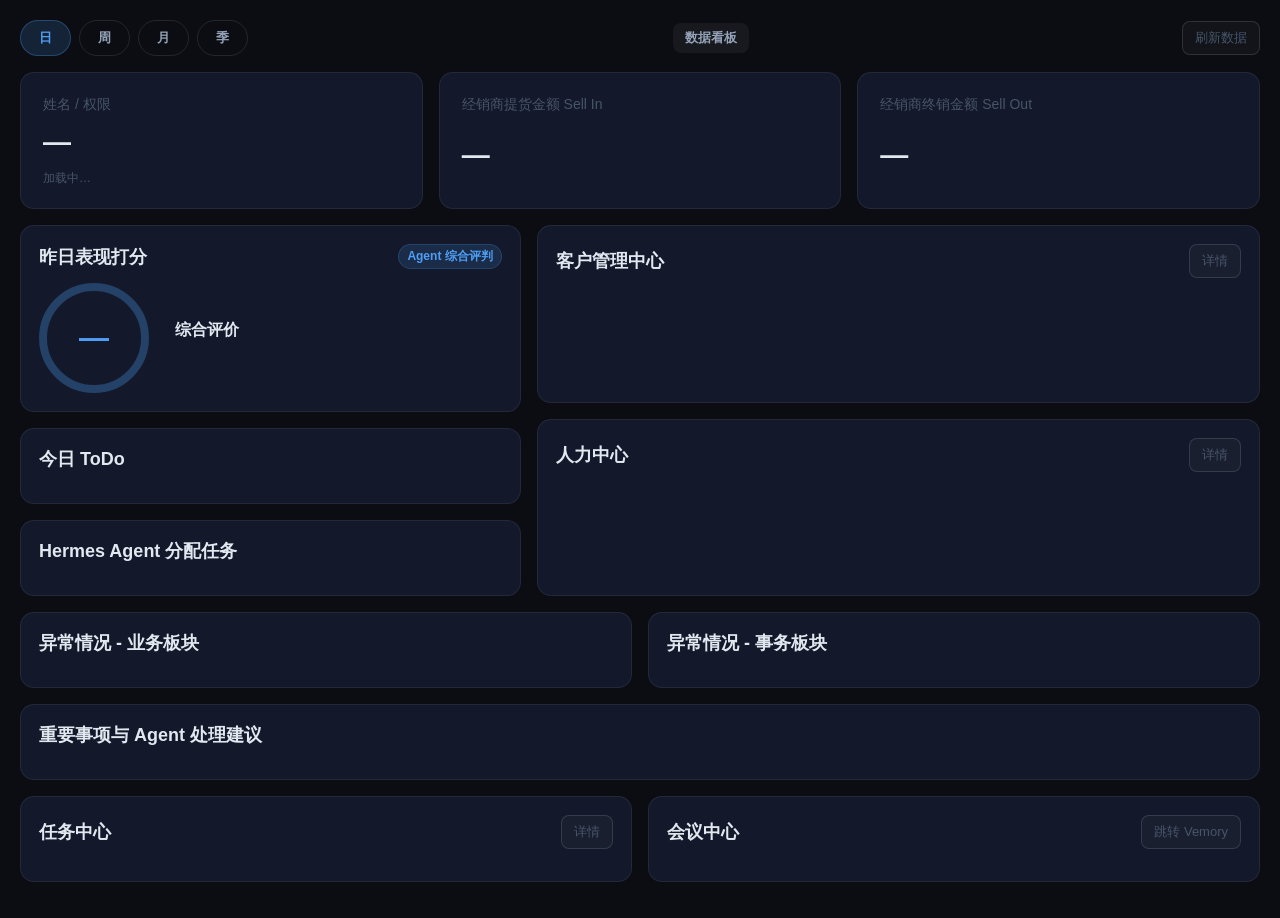
==== data_platform/data_role_pdca_mvp/modules/home_dashboard/index.html @ cdfc04d4 "feat(pdca): sync Odoo query file + update data-platform PDCA modules - Add system_queries/pull_deale" ====
<!DOCTYPE html>
<html lang="zh-CN">
<head>
  <meta charset="UTF-8" />
  <meta name="viewport" content="width=device-width, initial-scale=1.0" />
  <title>数据岗位 PDCA 工作台</title>
  <style>
    *{box-sizing:border-box}
    body{margin:0;font-family:-apple-system,BlinkMacSystemFont,"Segoe UI","PingFang SC","Microsoft YaHei",Arial,sans-serif;
         background:#0b0d13;color:#e2e8f0}
    .page{padding:20px;max-width:1680px;margin:0 auto}
    .card{background:#13182a;border:1px solid rgba(255,255,255,.07);border-radius:14px}
    .toolbar{display:flex;justify-content:space-between;gap:12px;align-items:center;margin-bottom:16px;flex-wrap:wrap}
    .tabs{display:flex;gap:8px;flex-wrap:wrap}
    .tab{border:1px solid rgba(255,255,255,.1);background:transparent;padding:8px 18px;
         border-radius:999px;cursor:pointer;font-weight:600;color:#94a3b8;transition:all .15s}
    .tab.active{background:rgba(78,158,245,.15);color:#4e9ef5;border-color:rgba(78,158,245,.3)}
    .quick-links{display:flex;gap:8px;flex-wrap:wrap}
    .quick-links a{text-decoration:none;font-size:13px;padding:6px 12px;border-radius:8px;
                   background:rgba(255,255,255,.05);color:#94a3b8;font-weight:600;transition:all .15s}
    .quick-links a:hover{background:rgba(255,255,255,.08);color:#e2e8f0}
    .flash{margin-bottom:12px;padding:10px 14px;border-radius:10px;
           background:rgba(16,185,129,.1);border:1px solid rgba(16,185,129,.2);
           color:#10b981;font-size:14px;display:none}
    .top-stats{display:grid;grid-template-columns:1fr 1fr 1fr;gap:16px;margin-bottom:16px}
    .metric-card,.stat{padding:22px;min-height:120px;display:flex;flex-direction:column;
                       justify-content:flex-start;align-items:stretch}
    .metric-body,.stat-body{width:100%;display:flex;flex-direction:column;align-items:flex-start;text-align:left;flex:1}
    .metric-label,.label{color:#475569;font-size:14px;margin:0 0 10px;width:100%;line-height:1.35;font-weight:400}
    .metric-value,.value{font-size:28px;font-weight:800;width:100%;margin:0;line-height:1.15;
                         font-variant-numeric:tabular-nums;color:#e2e8f0;flex:1;display:flex;align-items:center;min-height:36px}
    .amount-num{display:block;text-align:left;letter-spacing:-0.02em}
    .amount-unit{font-size:.72em;font-weight:800;margin-left:2px}
    .metric-foot,.stat-foot{margin-top:10px;font-size:12px;color:#475569;line-height:1.35;width:100%}
    .metric-foot:empty{display:none}
    .metric-link{cursor:pointer;transition:transform .15s,border-color .15s}
    .metric-link:hover{transform:translateY(-2px);border-color:rgba(78,158,245,.3)}
    .metric-link .metric-foot.action::after,.stat-link .stat-foot.action::after{content:'点击进入'}
    .metric-link .metric-foot.action,.stat-link .stat-foot.action{font-size:0}
    .metric-link .metric-foot.action::after,.stat-link .stat-foot.action::after{font-size:12px;color:#4e9ef5}
    .grid-main{display:grid;grid-template-columns:.9fr 1.3fr;gap:16px;margin-bottom:16px}
    .left-stack,.right-stack{display:grid;gap:16px}
    .section{padding:18px}
    .section-title{display:flex;justify-content:space-between;align-items:center;
                   font-size:18px;font-weight:800;margin-bottom:14px;gap:8px;flex-wrap:wrap;color:#e2e8f0}
    .score-box{display:grid;grid-template-columns:120px 1fr;gap:16px;align-items:center}
    .score{width:110px;height:110px;border-radius:50%;border:8px solid rgba(78,158,245,.3);
           display:flex;align-items:center;justify-content:center;font-size:30px;font-weight:900;color:#4e9ef5}
    .todo-list,.scroll-list{max-height:210px;overflow:auto;display:grid;gap:10px}
    .todo-source-hint{margin:0 0 10px;font-size:12px;color:#475569;line-height:1.45}
    .todo-item,.list-row{border:1px solid rgba(255,255,255,.06);border-radius:10px;padding:10px 12px;
                         background:rgba(255,255,255,.02);display:flex;justify-content:space-between;gap:10px;align-items:center}
    .todo-item .todo-meta{display:flex;flex-direction:column;gap:4px;min-width:0}
    .todo-item .todo-sub{font-size:11px;color:#475569}
    .tag{font-size:12px;padding:3px 8px;border-radius:999px;
         background:rgba(78,158,245,.15);color:#4e9ef5;white-space:nowrap;
         border:1px solid rgba(78,158,245,.2)}
    .btn{border:1px solid rgba(255,255,255,.12);border-radius:8px;padding:7px 12px;
         background:rgba(255,255,255,.06);color:#94a3b8;cursor:pointer;font-size:13px;
         text-decoration:none;display:inline-block;transition:all .15s}
    .btn:hover{background:rgba(255,255,255,.1);color:#e2e8f0}
    .btn.ghost{background:rgba(255,255,255,.03);color:#475569}
    .customer-grid{display:grid;grid-template-columns:repeat(4,1fr);gap:12px}
    .customer-grid .metric-card{min-height:110px;padding:16px 18px}
    .human-grid,.task-grid,.meeting-grid{display:grid;grid-template-columns:repeat(5,1fr);gap:12px}
    .human-grid .metric-card,.task-grid .metric-card,.meeting-grid .metric-card{min-height:100px;padding:16px 18px}
    .progress{margin-top:8px;height:6px;background:rgba(255,255,255,.06);border-radius:999px;overflow:hidden;width:100%}
    .progress span{display:block;height:100%;background:#4e9ef5;border-radius:999px}
    .exception-grid,.footer-modules{display:grid;grid-template-columns:1fr 1fr;gap:16px;margin-bottom:16px}
    .footer-modules .task-center-section .task-grid{grid-template-columns:repeat(3,1fr)}
    .exception-item{padding:10px 12px;border-left:4px solid rgba(78,158,245,.5);
                    background:rgba(255,255,255,.02);border-radius:8px;margin-bottom:10px}
    .important-row{display:grid;grid-template-columns:1.1fr 1.2fr 180px;gap:12px;align-items:start;
                   border:1px solid rgba(255,255,255,.06);border-radius:12px;padding:12px;margin-bottom:10px}
    textarea{width:100%;min-height:64px;resize:vertical;border:1px solid rgba(255,255,255,.1);
             border-radius:8px;padding:8px;font-family:inherit;background:rgba(255,255,255,.04);
             color:#e2e8f0;outline:none}
    textarea:focus{border-color:#4e9ef5}
    .empty-hint{color:#475569;font-size:13px;padding:8px 0}
    #dataUpdateHint{font-size:12px;color:#475569}
    @media(max-width:1000px){
      .top-stats,.grid-main,.exception-grid,.footer-modules{grid-template-columns:1fr}
      .customer-grid,.human-grid,.task-grid,.meeting-grid{grid-template-columns:repeat(2,1fr)}
      .important-row{grid-template-columns:1fr}
    }
  </style>
</head>
<body>
  <div class="page">
    <div id="flashMsg" class="flash"></div>
    <div class="toolbar">
      <div class="tabs" id="periodTabs">
        <button type="button" class="tab active" data-period="day">日</button>
        <button type="button" class="tab" data-period="week">周</button>
        <button type="button" class="tab" data-period="month">月</button>
        <button type="button" class="tab" data-period="quarter">季</button>
      </div>
      <div class="quick-links" id="quickLinks"></div>
      <div style="display:flex;align-items:center;gap:8px">
        <span id="dataUpdateHint" style="font-size:12px;color:#9ca3af"></span>
        <button type="button" class="btn ghost" onclick="refreshDashboard()">刷新数据</button>
      </div>
    </div>

    <div class="top-stats">
      <div class="card stat metric-card">
        <div class="metric-body stat-body">
          <div class="metric-label label">姓名 / 权限</div>
          <div class="metric-value value" id="managerName"><span class="amount-num">—</span></div>
          <div class="metric-foot stat-foot" id="managerRole">加载中…</div>
        </div>
      </div>
      <div class="card stat metric-card metric-link stat-link" role="link" tabindex="0" title="打开数据看板" onclick="location.href=withDate('/dashboard')" onkeydown="if(event.key==='Enter')location.href=withDate('/dashboard')">
        <div class="metric-body stat-body">
          <div class="metric-label label">经销商提货金额 Sell In</div>
          <div class="metric-value value" id="sellInAmount"><span class="amount-num">—</span></div>
          <div class="metric-foot stat-foot action"></div>
        </div>
      </div>
      <div class="card stat metric-card metric-link stat-link sell-out-card" role="link" tabindex="0" title="打开客流分析台（海外客流与线上经营）" onclick="location.href=withDate('/walkin-cockpit/')" onkeydown="if(event.key==='Enter')location.href=withDate('/walkin-cockpit/')">
        <div class="metric-body stat-body">
          <div class="metric-label label">经销商终销金额 Sell Out</div>
          <div class="metric-value value" id="sellOutAmount"><span class="amount-num">—</span></div>
          <div class="metric-foot stat-foot action" id="sellOutFoot"></div>
        </div>
      </div>
    </div>

    <div class="grid-main">
      <div class="left-stack">
        <section class="card section">
          <div class="section-title">昨日表现打分 <span class="tag">Agent 综合评判</span></div>
          <div class="score-box"><div class="score" id="agentScore">—</div><div><b>综合评价</b><p id="scoreComment"></p></div></div>
        </section>
        <section class="card section">
          <div class="section-title">今日 ToDo</div>
          <p class="todo-source-hint" id="todayTodoHint"></p>
          <div class="todo-list" id="todayTodoList"></div>
        </section>
        <section class="card section"><div class="section-title">Hermes Agent 分配任务</div><div class="todo-list" id="agentTaskList"></div></section>
      </div>

      <div class="right-stack">
        <section class="card section"><div class="section-title">客户管理中心 <button type="button" class="btn ghost" onclick="goDetail('customer')">详情</button></div><div class="customer-grid" id="customerCenter"></div></section>
        <section class="card section"><div class="section-title">人力中心 <button type="button" class="btn ghost" onclick="goDetail('hr')">详情</button></div><div class="human-grid" id="humanCenter"></div></section>
      </div>
    </div>

    <div class="exception-grid">
      <section class="card section"><div class="section-title">异常情况 - 业务板块</div><div class="scroll-list" id="businessExceptions"></div></section>
      <section class="card section"><div class="section-title">异常情况 - 事务板块</div><div class="scroll-list" id="affairExceptions"></div></section>
    </div>

    <section class="card section" style="margin-bottom:16px;">
      <div class="section-title">重要事项与 Agent 处理建议</div>
      <div id="importantMatters"></div>
    </section>

    <div class="footer-modules">
      <section class="card section task-center-section">
        <div class="section-title">任务中心 <button type="button" class="btn ghost" onclick="goDetail('pdca')">详情</button></div>
        <div class="task-grid" id="taskCenter"></div>
      </section>
      <section class="card section"><div class="section-title">会议中心 <button type="button" class="btn ghost" onclick="goDetail('vemory')">跳转 Vemory</button></div><div class="meeting-grid" id="meetingCenter"></div></section>
    </div>
  </div>

  <script>
    const API = {
      dashboard: '/api/dashboard/overview',
      sellIn: '/api/dashboard/sell-in',
      sellOut: '/api/dashboard/sell-out',
      todo: '/api/todos/today',
      agentTasks: '/api/hermes-agent/tasks',
      customerCenter: '/api/customer-center/summary',
      humanCenter: '/api/hr/summary',
      exceptions: '/api/exceptions',
      importantMatters: '/api/important-matters',
      taskCenter: '/api/task-center/summary',
      meetingCenter: '/api/meeting-center/summary',
      processSuggestion: '/api/agent/process-suggestion'
    };

    const _qs0 = new URLSearchParams(location.search);
    let currentPeriod = _qs0.get('period') || (typeof sessionStorage !== 'undefined' && sessionStorage.getItem('pdca_period')) || 'day';

    function workDate() {
      const q = new URLSearchParams(location.search).get('date');
      if (q && /^\d{4}-\d{2}-\d{2}$/.test(q)) return q;
      const d = new Date();
      const p = (n) => String(n).padStart(2, '0');
      return d.getFullYear() + '-' + p(d.getMonth() + 1) + '-' + p(d.getDate());
    }

    function withDate(url) {
      const sep = url.indexOf('?') >= 0 ? '&' : '?';
      return url + sep + 'date=' + encodeURIComponent(workDate()) + '&period=' + encodeURIComponent(currentPeriod);
    }

    function buildQuickLinks() {
      const links = [
        ['数据看板', '/dashboard']
      ];
      document.getElementById('quickLinks').innerHTML = links
        .map(([label, href]) => '<a href="' + withDate(href) + '">' + label + '</a>')
        .join('');
    }

    function showFlash() {
      const msg = new URLSearchParams(location.search).get('message');
      if (!msg) return;
      const el = document.getElementById('flashMsg');
      el.textContent = msg;
      el.style.display = 'block';
    }

    /** @param {number|string|null} wan */
    function formatWanHtml(wan) {
      if (wan == null || wan === '') return '<span class="amount-num">—</span>';
      return '<span class="amount-num">' + wan + '<span class="amount-unit">万</span></span>';
    }

    function formatTextHtml(text) {
      return '<span class="amount-num">' + escapeHtml(text || '—') + '</span>';
    }

    /**
     * 统一 KPI 小卡片：标题 / 主数值 / 底部说明（可选「点击进入」）
     * @param {{ label: string, valueHtml: string, foot?: string, link?: boolean, onClick?: string }} opts
     */
    function metricTileHtml(opts) {
      var link = opts.link ? ' metric-card metric-link' : ' metric-card';
      var click = opts.onClick ? ' onclick="' + opts.onClick + '"' : '';
      var footClass = 'metric-foot' + (opts.link ? ' action' : '');
      var foot = opts.foot != null && opts.foot !== '' ? escapeHtml(opts.foot) : '';
      return (
        '<div class="card' + link + '"' + click + '>' +
        '<div class="metric-body">' +
        '<div class="metric-label">' + escapeHtml(opts.label) + '</div>' +
        '<div class="metric-value">' + opts.valueHtml + '</div>' +
        '<div class="' + footClass + '">' + foot + '</div>' +
        '</div></div>'
      );
    }

    function shortRoleText(role) {
      var parts = String(role || '').split('·').map(function (s) { return s.trim(); }).filter(Boolean);
      if (parts.length >= 2) return parts.slice(-2).join(' · ');
      return parts[0] || '';
    }

    async function request(url, params) {
      params = params || {};
      params.period = currentPeriod;
      params.date = workDate();
      const query = new URLSearchParams(params).toString();
      const res = await fetch(url + '?' + query, { cache: 'no-store', credentials: 'include' });
      if (!res.ok) throw new Error('HTTP ' + res.status);
      return await res.json();
    }

    async function loadSection(label, loader) {
      try {
        await loader();
      } catch (err) {
        console.error(label, err);
      }
    }

    async function refreshDashboard() {
      const params = { managerId: 'default' };
      await loadSection('overview', async function () {
        const overview = await request(API.dashboard, params);
        managerName.innerHTML = formatTextHtml(overview.managerName);
        managerRole.textContent = overview.managerRole || '';
        if (overview.sellInWan != null && overview.sellInWan !== '') {
          sellInAmount.innerHTML = formatWanHtml(overview.sellInWan);
        } else {
          sellInAmount.innerHTML = '<span class="amount-num">' + escapeHtml(overview.sellInAmount || '¥ 0') + '</span>';
        }
        if (overview.sellOutWan != null && overview.sellOutWan !== '') {
          sellOutAmount.innerHTML = formatWanHtml(overview.sellOutWan);
        } else {
          sellOutAmount.innerHTML = '<span class="amount-num">' + escapeHtml(overview.sellOutAmount || '¥ 0') + '</span>';
        }
        var sellOutCard = document.querySelector('.sell-out-card');
        if (sellOutCard) {
          sellOutCard.title = (overview.sellOutSub || '客流分析台：海外客流与线上经营') + ' · 点击进入';
        }
        agentScore.textContent = overview.agentScore != null ? overview.agentScore : '—';
        scoreComment.textContent = overview.scoreComment || '';
        // 显示数据更新时间
        if (overview.dataUpdatedAt) {
          var hint = document.getElementById('dataUpdateHint');
          if (hint) {
            var d = new Date(overview.dataUpdatedAt);
            var diff = Math.floor((Date.now() - d.getTime()) / 1000);
            var rel = diff < 60 ? '刚刚' : diff < 3600 ? Math.floor(diff / 60) + '分钟前' : Math.floor(diff / 3600) + '小时前';
            hint.textContent = '数据截至 ' + d.toLocaleTimeString('zh-CN', { hour: '2-digit', minute: '2-digit' }) + '（' + rel + '）';
          }
        }
      });
      await loadSection('todo', async function () {
        renderTodos(await request(API.todo, params));
      });
      await loadSection('taskCenter', async function () {
        renderTaskCenter(await request(API.taskCenter, params));
      });
      await loadSection('agentTasks', async function () {
        renderAgentTasks(await request(API.agentTasks, params));
      });
      await loadSection('customers', async function () {
        renderCustomers(await request(API.customerCenter, params));
      });
      await loadSection('human', async function () {
        renderHuman(await request(API.humanCenter, params));
      });
      await loadSection('exceptions', async function () {
        renderExceptions(await request(API.exceptions, params));
      });
      await loadSection('important', async function () {
        renderImportant(await request(API.importantMatters, params));
      });
      await loadSection('meeting', async function () {
        renderMeetingCenter(await request(API.meetingCenter, params));
      });
    }

    function renderTodos(data) {
      var hint = document.getElementById('todayTodoHint');
      var yesterday = (data && data[0] && data[0].yesterday) ? data[0].yesterday : '';
      if (hint) {
        hint.textContent = yesterday
          ? '来源：vertu odoo daily-report · 昨日（' + yesterday + '）群日报「明日计划」'
          : '';
      }
      if (!data || !data.length) {
        todayTodoList.innerHTML = '<div class="empty-hint">暂无今日计划，请补交昨日群日报</div>';
        return;
      }
      todayTodoList.innerHTML = data.map(function (item) {
        var sub = item.deadline ? '截止 ' + item.deadline : '';
        if (item.progress > 0 && item.progress < 100) {
          sub = (sub ? sub + ' · ' : '') + '进度 ' + item.progress + '%';
        }
        return (
          '<div class="todo-item">' +
          '<div class="todo-meta"><span>' + escapeHtml(item.title) + '</span>' +
          (sub ? '<span class="todo-sub">' + escapeHtml(sub) + '</span>' : '') +
          '</div><span class="tag">' + escapeHtml(item.status || '待办') + '</span></div>'
        );
      }).join('');
    }

    function renderTaskCenter(data) {
      var statsEl = document.getElementById('taskCenter');
      if (!statsEl) return;
      var rows = Array.isArray(data) ? data : (data && data.summary) || [];
      statsEl.innerHTML = rows.map(function (item) {
        return metricTileHtml({
          label: item.label,
          valueHtml: '<span class="amount-num">' + escapeHtml(String(item.value)) + '</span>',
          link: true,
          onClick: "goDetail('pdca')"
        });
      }).join('');
    }

    function renderAgentTasks(data) {
      if (!data || !data.length) {
        agentTaskList.innerHTML = '<div class="empty-hint">暂无 Agent 任务</div>';
        return;
      }
      agentTaskList.innerHTML = data.map(function (item) {
        return '<div class="todo-item"><span>' + escapeHtml(item.title) + '</span><button type="button" class="btn" onclick="goDetail(\'agent-task-' + item.id + '\')">处理</button></div>';
      }).join('');
    }

    function renderCustomers(data) {
      if (!data || !data.length) {
        customerCenter.innerHTML = '<div class="empty-hint">暂无客户分层数据</div>';
        return;
      }
      customerCenter.innerHTML = data.map(function (item) {
        const width = item.target > 0 ? Math.min(item.touched / item.target * 100, 100) : 0;
        return (
          '<div class="card metric-card metric-link" onclick="goDetail(\'customer-' + item.level + '\')">' +
          '<div class="metric-body">' +
          '<div class="metric-label">' + escapeHtml(item.level) + ' 类客户</div>' +
          '<div class="metric-value"><span class="amount-num">' + item.total + '<span class="amount-unit">家</span></span></div>' +
          '<div class="metric-foot">触达 ' + item.touched + '/' + item.target + '</div>' +
          '<div class="progress"><span style="width:' + width + '%"></span></div>' +
          '</div></div>'
        );
      }).join('');
    }

    function renderHuman(data) {
      humanCenter.innerHTML = (data || []).map(function (item) {
        return metricTileHtml({
          label: item.label,
          valueHtml: '<span class="amount-num">' + escapeHtml(String(item.value)) + '</span>',
          link: true,
          onClick: "goDetail('hr-" + item.key + "')"
        });
      }).join('');
    }

    function renderExceptions(data) {
      const biz = (data && data.business) || [];
      const aff = (data && data.affair) || [];
      businessExceptions.innerHTML = biz.length ? biz.map(function (item) {
        return '<div class="exception-item"><b>' + escapeHtml(item.owner) + '</b>：' + escapeHtml(item.content) + '</div>';
      }).join('') : '<div class="empty-hint">暂无业务异常</div>';
      affairExceptions.innerHTML = aff.length ? aff.map(function (item) {
        return '<div class="exception-item"><b>' + escapeHtml(item.owner) + '</b>：' + escapeHtml(item.content) + '</div>';
      }).join('') : '<div class="empty-hint">暂无事务异常</div>';
    }

    function renderImportant(data) {
      if (!data || !data.length) {
        importantMatters.innerHTML = '<div class="empty-hint">暂无重要事项</div>';
        return;
      }
      importantMatters.innerHTML = data.map(function (item) {
        return '<div class="important-row"><div><b>' + escapeHtml(item.title) + '</b><p>' + escapeHtml(item.desc) + '</p></div><textarea id="suggestion-' + item.id + '">' + escapeHtml(item.suggestion) + '</textarea><div><button type="button" class="btn" onclick="processSuggestion(\'' + item.id + '\', \'agent\')">一键处理</button><button type="button" class="btn ghost" style="margin-top:8px;" onclick="processSuggestion(\'' + item.id + '\', \'custom\')">按我的建议处理</button></div></div>';
      }).join('');
    }

    function renderMeetingCenter(data) {
      meetingCenter.innerHTML = (data || []).map(function (item) {
        return metricTileHtml({
          label: item.label,
          valueHtml: '<span class="amount-num">' + escapeHtml(String(item.value)) + '</span>',
          link: true,
          onClick: "goDetail('vemory-" + item.key + "')"
        });
      }).join('');
    }

    function escapeHtml(text) {
      return String(text || '').replace(/&/g, '&amp;').replace(/</g, '&lt;').replace(/>/g, '&gt;').replace(/"/g, '&quot;');
    }

    async function processSuggestion(id, mode) {
      const el = document.getElementById('suggestion-' + id);
      const suggestion = el ? el.value : '';
      await fetch(API.processSuggestion, {
        method: 'POST',
        headers: { 'Content-Type': 'application/json' },
        body: JSON.stringify({ id: id, suggestion: suggestion, mode: mode, date: workDate() })
      });
      alert(mode === 'agent' ? '已记录 Agent 处理建议' : '已记录你的处理建议，Agent 将学习');
    }

    function goDetail(type) {
      const routes = {
        todo: '/pdca-vps',
        pdca: '/pdca-vps',
        customer: '/customer-mgmt',
        hr: '/customer-mgmt',
        tasks: '/todos',
        pdca: '/pdca-vps',
        vemory: '/meeting-center'
      };
      if (type.indexOf('customer-') === 0) {
        location.href = withDate('/customer-mgmt');
        return;
      }
      if (type.indexOf('vemory-') === 0) {
        const filter = type.replace('vemory-', '');
        const hash = filter && filter !== 'total' ? '#filter=' + filter : '';
        location.href = withDate('/meeting-center') + hash;
        return;
      }
      if (routes[type]) {
        location.href = withDate(routes[type]);
        return;
      }
      if (type.indexOf('agent-task-') === 0) {
        location.href = withDate('/pdca-vps');
        return;
      }
      alert('详情页开发中：' + type);
    }

    document.querySelectorAll('.tab').forEach(function (btn) {
      if (btn.dataset.period === currentPeriod) {
        document.querySelectorAll('.tab').forEach(function (b) { b.classList.remove('active'); });
        btn.classList.add('active');
      }
      btn.addEventListener('click', function () {
        document.querySelectorAll('.tab').forEach(function (b) { b.classList.remove('active'); });
        btn.classList.add('active');
        currentPeriod = btn.dataset.period;
        if (typeof sessionStorage !== 'undefined') sessionStorage.setItem('pdca_period', currentPeriod);
        refreshDashboard();
      });
    });

    buildQuickLinks();
    showFlash();
    refreshDashboard();
  </script>
</body>
</html>
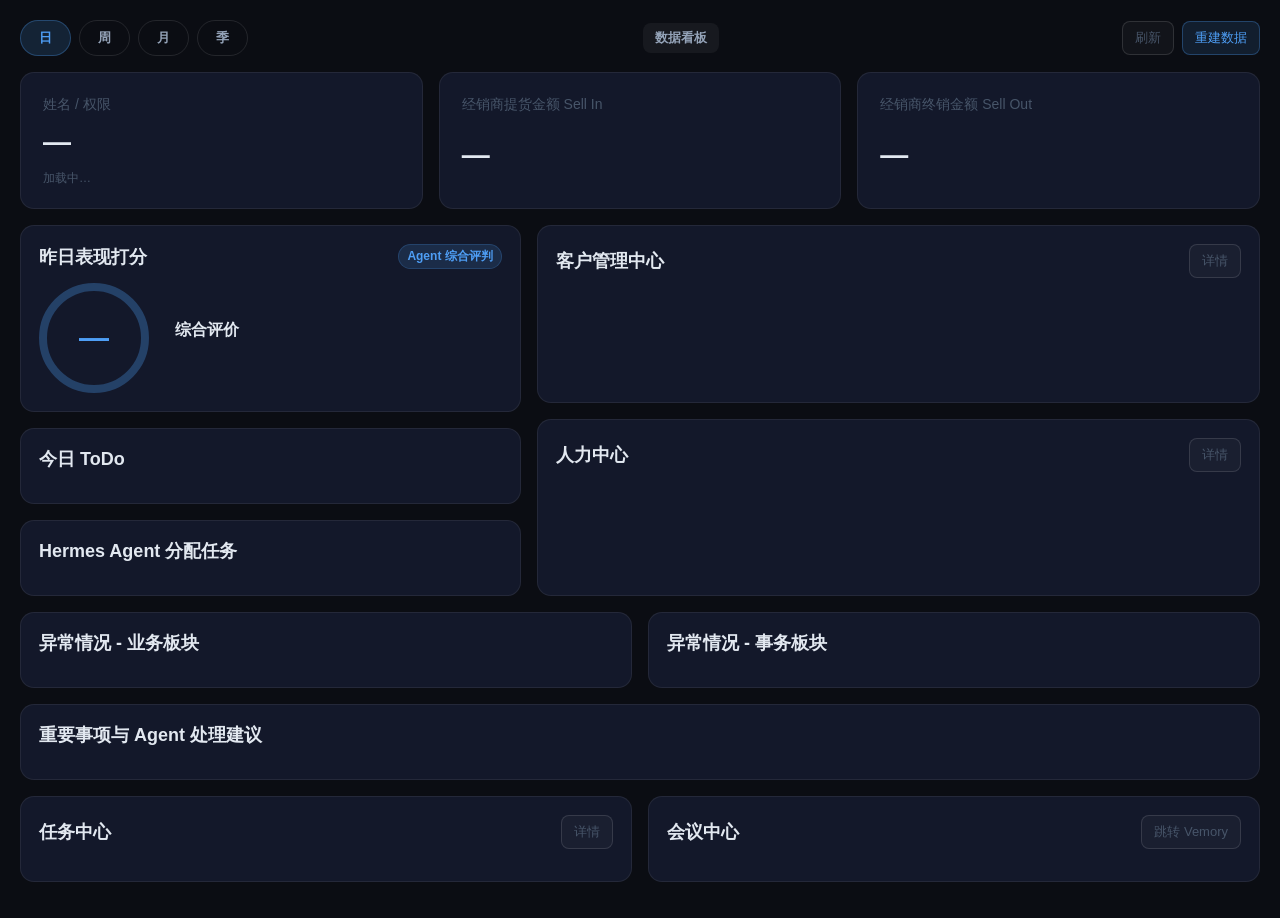
==== commit f6e02340: "feat(ui): dashboard rebuild progress + data source subtitles + store five kit redesign - store_five_" ====
--- a/data_platform/data_role_pdca_mvp/modules/home_dashboard/index.html
+++ b/data_platform/data_role_pdca_mvp/modules/home_dashboard/index.html
@@ -96,9 +96,11 @@
         <button type="button" class="tab" data-period="quarter">季</button>
       </div>
       <div class="quick-links" id="quickLinks"></div>
-      <div style="display:flex;align-items:center;gap:8px">
+      <div style="display:flex;align-items:center;gap:8px;flex-wrap:wrap">
         <span id="dataUpdateHint" style="font-size:12px;color:#9ca3af"></span>
-        <button type="button" class="btn ghost" onclick="refreshDashboard()">刷新数据</button>
+        <button type="button" class="btn ghost" id="btnFetch" onclick="fetchRefresh()">刷新</button>
+        <button type="button" class="btn" id="btnRebuild" onclick="rebuildDashboard()" title="重新运行 bridge 脚本生成最新数据（约1-3分钟）" style="background:rgba(78,158,245,.12);color:#4e9ef5;border-color:rgba(78,158,245,.3)">重建数据</button>
+        <span id="rebuildStatus" style="font-size:12px;color:#f59e0b;display:none"></span>
       </div>
     </div>
 
@@ -114,14 +116,14 @@
         <div class="metric-body stat-body">
           <div class="metric-label label">经销商提货金额 Sell In</div>
           <div class="metric-value value" id="sellInAmount"><span class="amount-num">—</span></div>
-          <div class="metric-foot stat-foot action"></div>
+          <div class="metric-foot stat-foot" id="sellInFoot" style="font-size:11px;color:#475569"></div>
         </div>
       </div>
       <div class="card stat metric-card metric-link stat-link sell-out-card" role="link" tabindex="0" title="打开客流分析台（海外客流与线上经营）" onclick="location.href=withDate('/walkin-cockpit/')" onkeydown="if(event.key==='Enter')location.href=withDate('/walkin-cockpit/')">
         <div class="metric-body stat-body">
           <div class="metric-label label">经销商终销金额 Sell Out</div>
           <div class="metric-value value" id="sellOutAmount"><span class="amount-num">—</span></div>
-          <div class="metric-foot stat-foot action" id="sellOutFoot"></div>
+          <div class="metric-foot stat-foot" id="sellOutFoot" style="font-size:11px;color:#475569"></div>
         </div>
       </div>
     </div>
@@ -267,6 +269,47 @@
       }
     }
 
+    async function fetchRefresh() {
+      var btn = document.getElementById('btnFetch');
+      if (btn) { btn.textContent = '⏳ 刷新中…'; btn.disabled = true; }
+      try { await refreshDashboard(); } finally {
+        if (btn) { btn.textContent = '刷新'; btn.disabled = false; }
+      }
+    }
+
+    async function rebuildDashboard() {
+      var btn = document.getElementById('btnRebuild');
+      var status = document.getElementById('rebuildStatus');
+      if (btn) { btn.disabled = true; btn.textContent = '重建中…'; }
+      if (status) { status.style.display = ''; status.textContent = '⏳ 正在重建数据…（约1-3分钟）'; }
+      var start = Date.now();
+      var timer = setInterval(function () {
+        var s = Math.floor((Date.now() - start) / 1000);
+        if (status) status.textContent = '⏳ 重建中 ' + s + 's…（数据正在从 Odoo 拉取生成）';
+      }, 1000);
+      try {
+        var res = await fetch('/api/dashboard/refresh', {
+          method: 'POST', credentials: 'include',
+          headers: { 'Content-Type': 'application/json' },
+          body: JSON.stringify({ date: workDate() })
+        });
+        clearInterval(timer);
+        if (res.ok) {
+          var elapsed = Math.floor((Date.now() - start) / 1000);
+          if (status) { status.textContent = '✅ 重建完成（耗时 ' + elapsed + 's）'; }
+          await refreshDashboard();
+          setTimeout(function () { if (status) status.style.display = 'none'; }, 4000);
+        } else {
+          if (status) { status.textContent = '❌ 重建失败（' + res.status + '）'; }
+        }
+      } catch (e) {
+        clearInterval(timer);
+        if (status) { status.textContent = '❌ 请求超时或网络错误'; }
+      } finally {
+        if (btn) { btn.disabled = false; btn.textContent = '重建数据'; }
+      }
+    }
+
     async function refreshDashboard() {
       const params = { managerId: 'default' };
       await loadSection('overview', async function () {
@@ -278,6 +321,9 @@
         } else {
           sellInAmount.innerHTML = '<span class="amount-num">' + escapeHtml(overview.sellInAmount || '¥ 0') + '</span>';
         }
+        // 显示数据来源字幕
+        var sellInFootEl = document.getElementById('sellInFoot');
+        if (sellInFootEl) sellInFootEl.textContent = overview.sellInSub || '';
         if (overview.sellOutWan != null && overview.sellOutWan !== '') {
           sellOutAmount.innerHTML = formatWanHtml(overview.sellOutWan);
         } else {
@@ -286,6 +332,8 @@
         var sellOutCard = document.querySelector('.sell-out-card');
         if (sellOutCard) {
           sellOutCard.title = (overview.sellOutSub || '客流分析台：海外客流与线上经营') + ' · 点击进入';
+          var sellOutFootEl = document.getElementById('sellOutFoot');
+          if (sellOutFootEl) sellOutFootEl.textContent = overview.sellOutSub || '';
         }
         agentScore.textContent = overview.agentScore != null ? overview.agentScore : '—';
         scoreComment.textContent = overview.scoreComment || '';
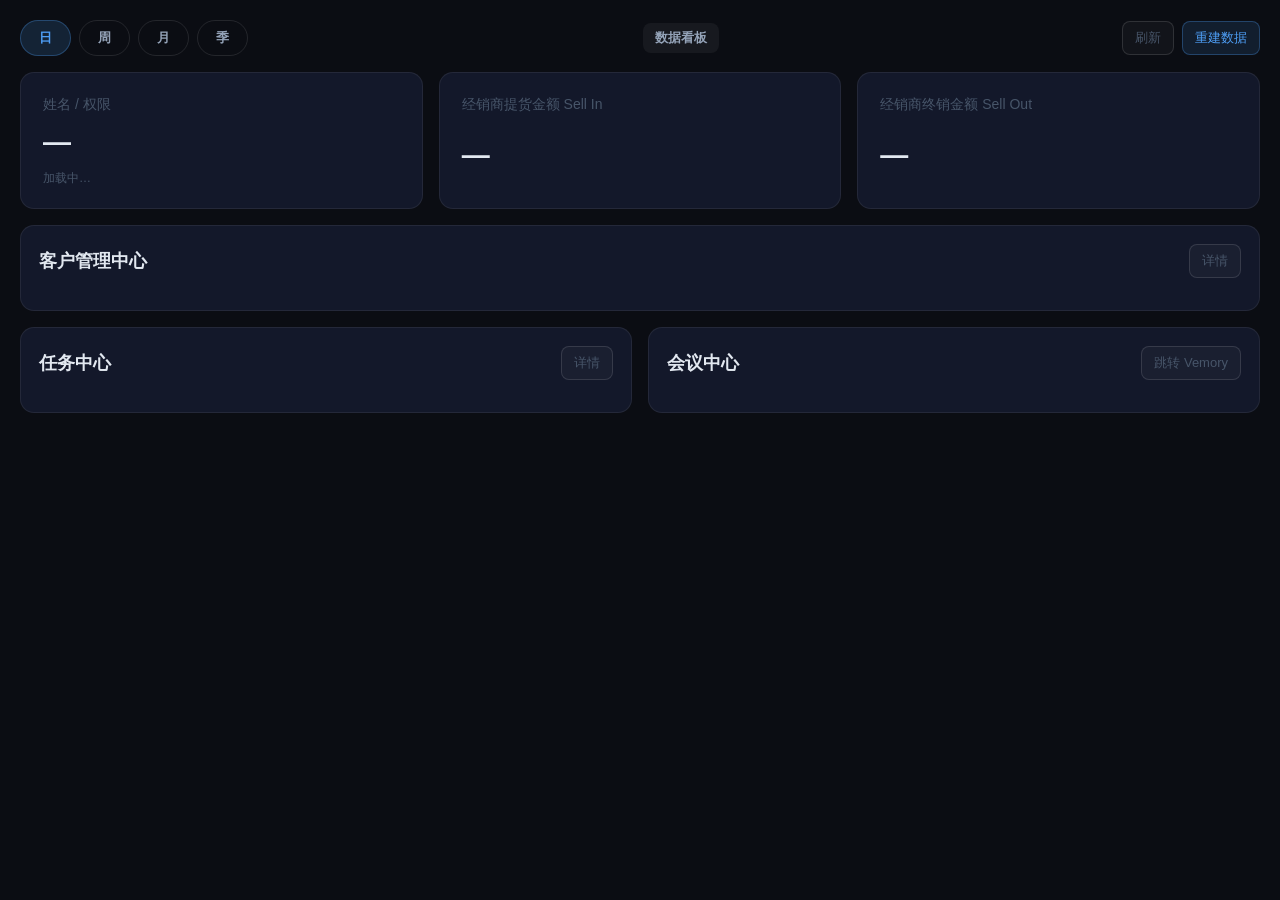
==== commit 973df77b: "feat: remove agent/todo/exception/hr sections from home dashboard - Remove 昨日表现打分, 今日ToDo, Hermes Ag" ====
--- a/data_platform/data_role_pdca_mvp/modules/home_dashboard/index.html
+++ b/data_platform/data_role_pdca_mvp/modules/home_dashboard/index.html
@@ -128,35 +128,11 @@
       </div>
     </div>
 
-    <div class="grid-main">
-      <div class="left-stack">
-        <section class="card section">
-          <div class="section-title">昨日表现打分 <span class="tag">Agent 综合评判</span></div>
-          <div class="score-box"><div class="score" id="agentScore">—</div><div><b>综合评价</b><p id="scoreComment"></p></div></div>
-        </section>
-        <section class="card section">
-          <div class="section-title">今日 ToDo</div>
-          <p class="todo-source-hint" id="todayTodoHint"></p>
-          <div class="todo-list" id="todayTodoList"></div>
-        </section>
-        <section class="card section"><div class="section-title">Hermes Agent 分配任务</div><div class="todo-list" id="agentTaskList"></div></section>
-      </div>
-
+    <div class="grid-main" style="grid-template-columns:1fr">
       <div class="right-stack">
         <section class="card section"><div class="section-title">客户管理中心 <button type="button" class="btn ghost" onclick="goDetail('customer')">详情</button></div><div class="customer-grid" id="customerCenter"></div></section>
-        <section class="card section"><div class="section-title">人力中心 <button type="button" class="btn ghost" onclick="goDetail('hr')">详情</button></div><div class="human-grid" id="humanCenter"></div></section>
       </div>
     </div>
-
-    <div class="exception-grid">
-      <section class="card section"><div class="section-title">异常情况 - 业务板块</div><div class="scroll-list" id="businessExceptions"></div></section>
-      <section class="card section"><div class="section-title">异常情况 - 事务板块</div><div class="scroll-list" id="affairExceptions"></div></section>
-    </div>
-
-    <section class="card section" style="margin-bottom:16px;">
-      <div class="section-title">重要事项与 Agent 处理建议</div>
-      <div id="importantMatters"></div>
-    </section>
 
     <div class="footer-modules">
       <section class="card section task-center-section">
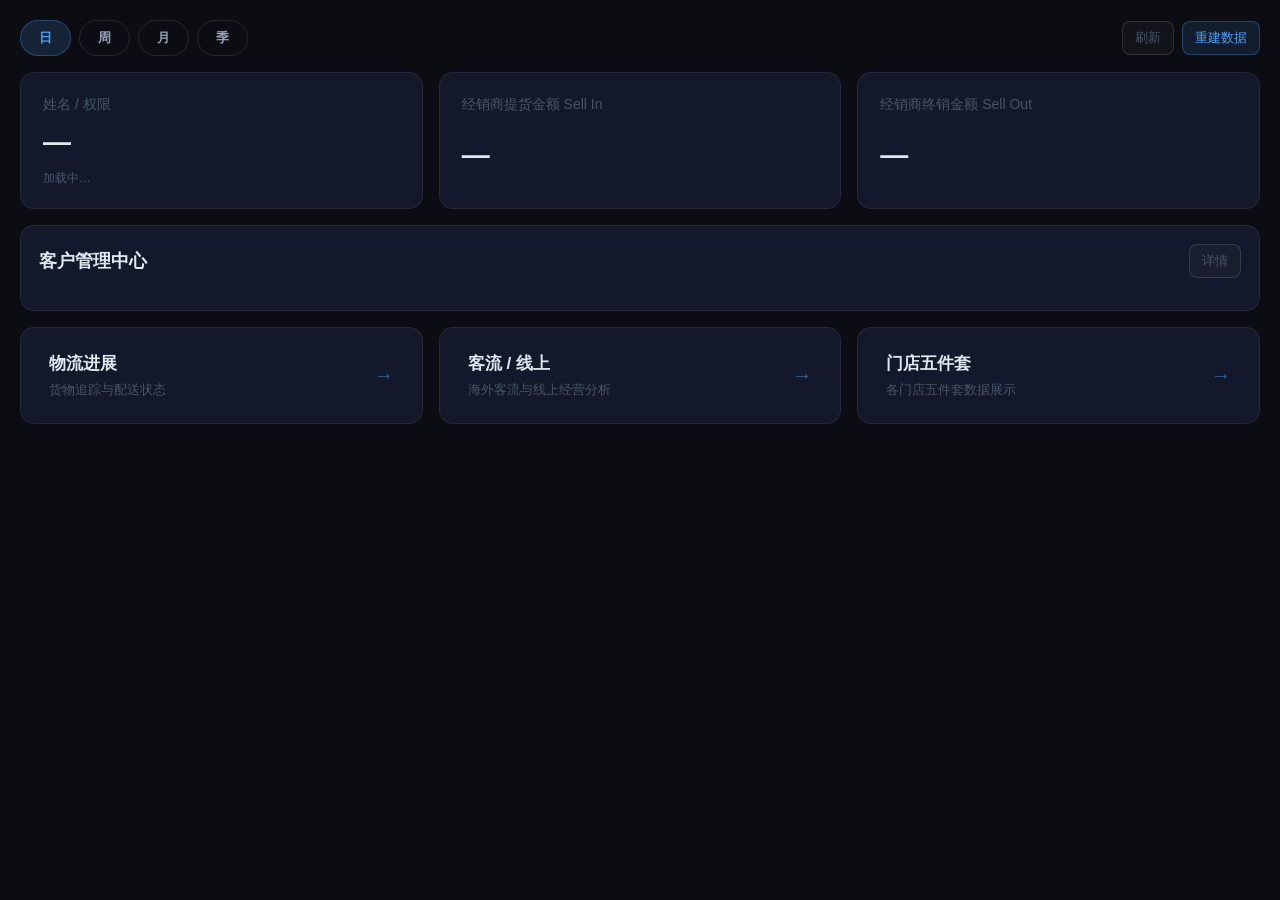
==== commit 5a84e3c3: "首页改版：删任务/会议中心，增模块入口卡片，简化导航 - shell.js: 导航栏只保留「经营首页」和「管理后台」，其余栏目移至首页卡片 - index.html: 删除任务中心和会议中心区块及相关" ====
--- a/data_platform/data_role_pdca_mvp/modules/home_dashboard/index.html
+++ b/data_platform/data_role_pdca_mvp/modules/home_dashboard/index.html
@@ -15,10 +15,6 @@
     .tab{border:1px solid rgba(255,255,255,.1);background:transparent;padding:8px 18px;
          border-radius:999px;cursor:pointer;font-weight:600;color:#94a3b8;transition:all .15s}
     .tab.active{background:rgba(78,158,245,.15);color:#4e9ef5;border-color:rgba(78,158,245,.3)}
-    .quick-links{display:flex;gap:8px;flex-wrap:wrap}
-    .quick-links a{text-decoration:none;font-size:13px;padding:6px 12px;border-radius:8px;
-                   background:rgba(255,255,255,.05);color:#94a3b8;font-weight:600;transition:all .15s}
-    .quick-links a:hover{background:rgba(255,255,255,.08);color:#e2e8f0}
     .flash{margin-bottom:12px;padding:10px 14px;border-radius:10px;
            background:rgba(16,185,129,.1);border:1px solid rgba(16,185,129,.2);
            color:#10b981;font-size:14px;display:none}
@@ -35,26 +31,10 @@
     .metric-foot:empty{display:none}
     .metric-link{cursor:pointer;transition:transform .15s,border-color .15s}
     .metric-link:hover{transform:translateY(-2px);border-color:rgba(78,158,245,.3)}
-    .metric-link .metric-foot.action::after,.stat-link .stat-foot.action::after{content:'点击进入'}
-    .metric-link .metric-foot.action,.stat-link .stat-foot.action{font-size:0}
-    .metric-link .metric-foot.action::after,.stat-link .stat-foot.action::after{font-size:12px;color:#4e9ef5}
-    .grid-main{display:grid;grid-template-columns:.9fr 1.3fr;gap:16px;margin-bottom:16px}
-    .left-stack,.right-stack{display:grid;gap:16px}
+    .grid-main{display:grid;grid-template-columns:1fr;gap:16px;margin-bottom:16px}
     .section{padding:18px}
     .section-title{display:flex;justify-content:space-between;align-items:center;
                    font-size:18px;font-weight:800;margin-bottom:14px;gap:8px;flex-wrap:wrap;color:#e2e8f0}
-    .score-box{display:grid;grid-template-columns:120px 1fr;gap:16px;align-items:center}
-    .score{width:110px;height:110px;border-radius:50%;border:8px solid rgba(78,158,245,.3);
-           display:flex;align-items:center;justify-content:center;font-size:30px;font-weight:900;color:#4e9ef5}
-    .todo-list,.scroll-list{max-height:210px;overflow:auto;display:grid;gap:10px}
-    .todo-source-hint{margin:0 0 10px;font-size:12px;color:#475569;line-height:1.45}
-    .todo-item,.list-row{border:1px solid rgba(255,255,255,.06);border-radius:10px;padding:10px 12px;
-                         background:rgba(255,255,255,.02);display:flex;justify-content:space-between;gap:10px;align-items:center}
-    .todo-item .todo-meta{display:flex;flex-direction:column;gap:4px;min-width:0}
-    .todo-item .todo-sub{font-size:11px;color:#475569}
-    .tag{font-size:12px;padding:3px 8px;border-radius:999px;
-         background:rgba(78,158,245,.15);color:#4e9ef5;white-space:nowrap;
-         border:1px solid rgba(78,158,245,.2)}
     .btn{border:1px solid rgba(255,255,255,.12);border-radius:8px;padding:7px 12px;
          background:rgba(255,255,255,.06);color:#94a3b8;cursor:pointer;font-size:13px;
          text-decoration:none;display:inline-block;transition:all .15s}
@@ -62,26 +42,24 @@
     .btn.ghost{background:rgba(255,255,255,.03);color:#475569}
     .customer-grid{display:grid;grid-template-columns:repeat(4,1fr);gap:12px}
     .customer-grid .metric-card{min-height:110px;padding:16px 18px}
-    .human-grid,.task-grid,.meeting-grid{display:grid;grid-template-columns:repeat(5,1fr);gap:12px}
-    .human-grid .metric-card,.task-grid .metric-card,.meeting-grid .metric-card{min-height:100px;padding:16px 18px}
     .progress{margin-top:8px;height:6px;background:rgba(255,255,255,.06);border-radius:999px;overflow:hidden;width:100%}
     .progress span{display:block;height:100%;background:#4e9ef5;border-radius:999px}
-    .exception-grid,.footer-modules{display:grid;grid-template-columns:1fr 1fr;gap:16px;margin-bottom:16px}
-    .footer-modules .task-center-section .task-grid{grid-template-columns:repeat(3,1fr)}
-    .exception-item{padding:10px 12px;border-left:4px solid rgba(78,158,245,.5);
-                    background:rgba(255,255,255,.02);border-radius:8px;margin-bottom:10px}
-    .important-row{display:grid;grid-template-columns:1.1fr 1.2fr 180px;gap:12px;align-items:start;
-                   border:1px solid rgba(255,255,255,.06);border-radius:12px;padding:12px;margin-bottom:10px}
-    textarea{width:100%;min-height:64px;resize:vertical;border:1px solid rgba(255,255,255,.1);
-             border-radius:8px;padding:8px;font-family:inherit;background:rgba(255,255,255,.04);
-             color:#e2e8f0;outline:none}
-    textarea:focus{border-color:#4e9ef5}
     .empty-hint{color:#475569;font-size:13px;padding:8px 0}
     #dataUpdateHint{font-size:12px;color:#475569}
+    /* 模块入口卡片 */
+    .module-cards{display:grid;grid-template-columns:repeat(3,1fr);gap:16px;margin-bottom:16px}
+    .module-card{display:flex;align-items:center;justify-content:space-between;
+                 padding:24px 28px;text-decoration:none;color:#e2e8f0;
+                 transition:transform .15s,border-color .15s,background .15s;cursor:pointer}
+    .module-card:hover{transform:translateY(-2px);border-color:rgba(78,158,245,.35);
+                       background:rgba(78,158,245,.05)}
+    .module-card-body{display:flex;flex-direction:column;gap:6px}
+    .module-card-title{font-size:17px;font-weight:800;color:#e2e8f0}
+    .module-card-desc{font-size:13px;color:#475569}
+    .module-card-arrow{font-size:20px;color:#4e9ef5;opacity:.55;flex-shrink:0;margin-left:12px}
     @media(max-width:1000px){
-      .top-stats,.grid-main,.exception-grid,.footer-modules{grid-template-columns:1fr}
-      .customer-grid,.human-grid,.task-grid,.meeting-grid{grid-template-columns:repeat(2,1fr)}
-      .important-row{grid-template-columns:1fr}
+      .top-stats,.module-cards{grid-template-columns:1fr}
+      .customer-grid{grid-template-columns:repeat(2,1fr)}
     }
   </style>
 </head>
@@ -95,7 +73,6 @@
         <button type="button" class="tab" data-period="month">月</button>
         <button type="button" class="tab" data-period="quarter">季</button>
       </div>
-      <div class="quick-links" id="quickLinks"></div>
       <div style="display:flex;align-items:center;gap:8px;flex-wrap:wrap">
         <span id="dataUpdateHint" style="font-size:12px;color:#9ca3af"></span>
         <button type="button" class="btn ghost" id="btnFetch" onclick="fetchRefresh()">刷新</button>
@@ -112,14 +89,14 @@
           <div class="metric-foot stat-foot" id="managerRole">加载中…</div>
         </div>
       </div>
-      <div class="card stat metric-card metric-link stat-link" role="link" tabindex="0" title="打开数据看板" onclick="location.href=withDate('/dashboard')" onkeydown="if(event.key==='Enter')location.href=withDate('/dashboard')">
+      <div class="card stat metric-card metric-link" role="link" tabindex="0" title="打开提货明细" onclick="location.href='/dealer-sellin'" onkeydown="if(event.key==='Enter')location.href='/dealer-sellin'">
         <div class="metric-body stat-body">
           <div class="metric-label label">经销商提货金额 Sell In</div>
           <div class="metric-value value" id="sellInAmount"><span class="amount-num">—</span></div>
           <div class="metric-foot stat-foot" id="sellInFoot" style="font-size:11px;color:#475569"></div>
         </div>
       </div>
-      <div class="card stat metric-card metric-link stat-link sell-out-card" role="link" tabindex="0" title="打开客流分析台（海外客流与线上经营）" onclick="location.href=withDate('/walkin-cockpit/')" onkeydown="if(event.key==='Enter')location.href=withDate('/walkin-cockpit/')">
+      <div class="card stat metric-card metric-link sell-out-card" role="link" tabindex="0" title="打开客流分析台（海外客流与线上经营）" onclick="location.href=withDate('/walkin-cockpit/')" onkeydown="if(event.key==='Enter')location.href=withDate('/walkin-cockpit/')">
         <div class="metric-body stat-body">
           <div class="metric-label label">经销商终销金额 Sell Out</div>
           <div class="metric-value value" id="sellOutAmount"><span class="amount-num">—</span></div>
@@ -128,18 +105,35 @@
       </div>
     </div>
 
-    <div class="grid-main" style="grid-template-columns:1fr">
-      <div class="right-stack">
-        <section class="card section"><div class="section-title">客户管理中心 <button type="button" class="btn ghost" onclick="goDetail('customer')">详情</button></div><div class="customer-grid" id="customerCenter"></div></section>
-      </div>
+    <div class="grid-main">
+      <section class="card section">
+        <div class="section-title">客户管理中心 <button type="button" class="btn ghost" onclick="location.href='/customer-mgmt'">详情</button></div>
+        <div class="customer-grid" id="customerCenter"></div>
+      </section>
     </div>
 
-    <div class="footer-modules">
-      <section class="card section task-center-section">
-        <div class="section-title">任务中心 <button type="button" class="btn ghost" onclick="goDetail('pdca')">详情</button></div>
-        <div class="task-grid" id="taskCenter"></div>
-      </section>
-      <section class="card section"><div class="section-title">会议中心 <button type="button" class="btn ghost" onclick="goDetail('vemory')">跳转 Vemory</button></div><div class="meeting-grid" id="meetingCenter"></div></section>
+    <div class="module-cards">
+      <a href="/logistics-center/" class="card module-card">
+        <div class="module-card-body">
+          <div class="module-card-title">物流进展</div>
+          <div class="module-card-desc">货物追踪与配送状态</div>
+        </div>
+        <span class="module-card-arrow">→</span>
+      </a>
+      <a href="/walkin-cockpit/" class="card module-card">
+        <div class="module-card-body">
+          <div class="module-card-title">客流 / 线上</div>
+          <div class="module-card-desc">海外客流与线上经营分析</div>
+        </div>
+        <span class="module-card-arrow">→</span>
+      </a>
+      <a href="/store-five-kit/" class="card module-card">
+        <div class="module-card-body">
+          <div class="module-card-title">门店五件套</div>
+          <div class="module-card-desc">各门店五件套数据展示</div>
+        </div>
+        <span class="module-card-arrow">→</span>
+      </a>
     </div>
   </div>
 
@@ -148,15 +142,7 @@
       dashboard: '/api/dashboard/overview',
       sellIn: '/api/dashboard/sell-in',
       sellOut: '/api/dashboard/sell-out',
-      todo: '/api/todos/today',
-      agentTasks: '/api/hermes-agent/tasks',
       customerCenter: '/api/customer-center/summary',
-      humanCenter: '/api/hr/summary',
-      exceptions: '/api/exceptions',
-      importantMatters: '/api/important-matters',
-      taskCenter: '/api/task-center/summary',
-      meetingCenter: '/api/meeting-center/summary',
-      processSuggestion: '/api/agent/process-suggestion'
     };
 
     const _qs0 = new URLSearchParams(location.search);
@@ -175,15 +161,6 @@
       return url + sep + 'date=' + encodeURIComponent(workDate()) + '&period=' + encodeURIComponent(currentPeriod);
     }
 
-    function buildQuickLinks() {
-      const links = [
-        ['数据看板', '/dashboard']
-      ];
-      document.getElementById('quickLinks').innerHTML = links
-        .map(([label, href]) => '<a href="' + withDate(href) + '">' + label + '</a>')
-        .join('');
-    }
-
     function showFlash() {
       const msg = new URLSearchParams(location.search).get('message');
       if (!msg) return;
@@ -192,39 +169,13 @@
       el.style.display = 'block';
     }
 
-    /** @param {number|string|null} wan */
     function formatWanHtml(wan) {
       if (wan == null || wan === '') return '<span class="amount-num">—</span>';
       return '<span class="amount-num">' + wan + '<span class="amount-unit">万</span></span>';
     }
 
-    function formatTextHtml(text) {
-      return '<span class="amount-num">' + escapeHtml(text || '—') + '</span>';
-    }
-
-    /**
-     * 统一 KPI 小卡片：标题 / 主数值 / 底部说明（可选「点击进入」）
-     * @param {{ label: string, valueHtml: string, foot?: string, link?: boolean, onClick?: string }} opts
-     */
-    function metricTileHtml(opts) {
-      var link = opts.link ? ' metric-card metric-link' : ' metric-card';
-      var click = opts.onClick ? ' onclick="' + opts.onClick + '"' : '';
-      var footClass = 'metric-foot' + (opts.link ? ' action' : '');
-      var foot = opts.foot != null && opts.foot !== '' ? escapeHtml(opts.foot) : '';
-      return (
-        '<div class="card' + link + '"' + click + '>' +
-        '<div class="metric-body">' +
-        '<div class="metric-label">' + escapeHtml(opts.label) + '</div>' +
-        '<div class="metric-value">' + opts.valueHtml + '</div>' +
-        '<div class="' + footClass + '">' + foot + '</div>' +
-        '</div></div>'
-      );
-    }
-
-    function shortRoleText(role) {
-      var parts = String(role || '').split('·').map(function (s) { return s.trim(); }).filter(Boolean);
-      if (parts.length >= 2) return parts.slice(-2).join(' · ');
-      return parts[0] || '';
+    function escapeHtml(text) {
+      return String(text || '').replace(/&/g, '&amp;').replace(/</g, '&lt;').replace(/>/g, '&gt;').replace(/"/g, '&quot;');
     }
 
     async function request(url, params) {
@@ -290,14 +241,13 @@
       const params = { managerId: 'default' };
       await loadSection('overview', async function () {
         const overview = await request(API.dashboard, params);
-        managerName.innerHTML = formatTextHtml(overview.managerName);
+        managerName.innerHTML = '<span class="amount-num">' + escapeHtml(overview.managerName || '—') + '</span>';
         managerRole.textContent = overview.managerRole || '';
         if (overview.sellInWan != null && overview.sellInWan !== '') {
           sellInAmount.innerHTML = formatWanHtml(overview.sellInWan);
         } else {
           sellInAmount.innerHTML = '<span class="amount-num">' + escapeHtml(overview.sellInAmount || '¥ 0') + '</span>';
         }
-        // 显示数据来源字幕
         var sellInFootEl = document.getElementById('sellInFoot');
         if (sellInFootEl) sellInFootEl.textContent = overview.sellInSub || '';
         if (overview.sellOutWan != null && overview.sellOutWan !== '') {
@@ -307,13 +257,9 @@
         }
         var sellOutCard = document.querySelector('.sell-out-card');
         if (sellOutCard) {
-          sellOutCard.title = (overview.sellOutSub || '客流分析台：海外客流与线上经营') + ' · 点击进入';
           var sellOutFootEl = document.getElementById('sellOutFoot');
           if (sellOutFootEl) sellOutFootEl.textContent = overview.sellOutSub || '';
         }
-        agentScore.textContent = overview.agentScore != null ? overview.agentScore : '—';
-        scoreComment.textContent = overview.scoreComment || '';
-        // 显示数据更新时间
         if (overview.dataUpdatedAt) {
           var hint = document.getElementById('dataUpdateHint');
           if (hint) {
@@ -324,80 +270,9 @@
           }
         }
       });
-      await loadSection('todo', async function () {
-        renderTodos(await request(API.todo, params));
-      });
-      await loadSection('taskCenter', async function () {
-        renderTaskCenter(await request(API.taskCenter, params));
-      });
-      await loadSection('agentTasks', async function () {
-        renderAgentTasks(await request(API.agentTasks, params));
-      });
       await loadSection('customers', async function () {
         renderCustomers(await request(API.customerCenter, params));
       });
-      await loadSection('human', async function () {
-        renderHuman(await request(API.humanCenter, params));
-      });
-      await loadSection('exceptions', async function () {
-        renderExceptions(await request(API.exceptions, params));
-      });
-      await loadSection('important', async function () {
-        renderImportant(await request(API.importantMatters, params));
-      });
-      await loadSection('meeting', async function () {
-        renderMeetingCenter(await request(API.meetingCenter, params));
-      });
-    }
-
-    function renderTodos(data) {
-      var hint = document.getElementById('todayTodoHint');
-      var yesterday = (data && data[0] && data[0].yesterday) ? data[0].yesterday : '';
-      if (hint) {
-        hint.textContent = yesterday
-          ? '来源：vertu odoo daily-report · 昨日（' + yesterday + '）群日报「明日计划」'
-          : '';
-      }
-      if (!data || !data.length) {
-        todayTodoList.innerHTML = '<div class="empty-hint">暂无今日计划，请补交昨日群日报</div>';
-        return;
-      }
-      todayTodoList.innerHTML = data.map(function (item) {
-        var sub = item.deadline ? '截止 ' + item.deadline : '';
-        if (item.progress > 0 && item.progress < 100) {
-          sub = (sub ? sub + ' · ' : '') + '进度 ' + item.progress + '%';
-        }
-        return (
-          '<div class="todo-item">' +
-          '<div class="todo-meta"><span>' + escapeHtml(item.title) + '</span>' +
-          (sub ? '<span class="todo-sub">' + escapeHtml(sub) + '</span>' : '') +
-          '</div><span class="tag">' + escapeHtml(item.status || '待办') + '</span></div>'
-        );
-      }).join('');
-    }
-
-    function renderTaskCenter(data) {
-      var statsEl = document.getElementById('taskCenter');
-      if (!statsEl) return;
-      var rows = Array.isArray(data) ? data : (data && data.summary) || [];
-      statsEl.innerHTML = rows.map(function (item) {
-        return metricTileHtml({
-          label: item.label,
-          valueHtml: '<span class="amount-num">' + escapeHtml(String(item.value)) + '</span>',
-          link: true,
-          onClick: "goDetail('pdca')"
-        });
-      }).join('');
-    }
-
-    function renderAgentTasks(data) {
-      if (!data || !data.length) {
-        agentTaskList.innerHTML = '<div class="empty-hint">暂无 Agent 任务</div>';
-        return;
-      }
-      agentTaskList.innerHTML = data.map(function (item) {
-        return '<div class="todo-item"><span>' + escapeHtml(item.title) + '</span><button type="button" class="btn" onclick="goDetail(\'agent-task-' + item.id + '\')">处理</button></div>';
-      }).join('');
     }
 
     function renderCustomers(data) {
@@ -408,7 +283,7 @@
       customerCenter.innerHTML = data.map(function (item) {
         const width = item.target > 0 ? Math.min(item.touched / item.target * 100, 100) : 0;
         return (
-          '<div class="card metric-card metric-link" onclick="goDetail(\'customer-' + item.level + '\')">' +
+          '<div class="card metric-card metric-link" onclick="location.href=\'/customer-mgmt\'">' +
           '<div class="metric-body">' +
           '<div class="metric-label">' + escapeHtml(item.level) + ' 类客户</div>' +
           '<div class="metric-value"><span class="amount-num">' + item.total + '<span class="amount-unit">家</span></span></div>' +
@@ -419,95 +294,6 @@
       }).join('');
     }
 
-    function renderHuman(data) {
-      humanCenter.innerHTML = (data || []).map(function (item) {
-        return metricTileHtml({
-          label: item.label,
-          valueHtml: '<span class="amount-num">' + escapeHtml(String(item.value)) + '</span>',
-          link: true,
-          onClick: "goDetail('hr-" + item.key + "')"
-        });
-      }).join('');
-    }
-
-    function renderExceptions(data) {
-      const biz = (data && data.business) || [];
-      const aff = (data && data.affair) || [];
-      businessExceptions.innerHTML = biz.length ? biz.map(function (item) {
-        return '<div class="exception-item"><b>' + escapeHtml(item.owner) + '</b>：' + escapeHtml(item.content) + '</div>';
-      }).join('') : '<div class="empty-hint">暂无业务异常</div>';
-      affairExceptions.innerHTML = aff.length ? aff.map(function (item) {
-        return '<div class="exception-item"><b>' + escapeHtml(item.owner) + '</b>：' + escapeHtml(item.content) + '</div>';
-      }).join('') : '<div class="empty-hint">暂无事务异常</div>';
-    }
-
-    function renderImportant(data) {
-      if (!data || !data.length) {
-        importantMatters.innerHTML = '<div class="empty-hint">暂无重要事项</div>';
-        return;
-      }
-      importantMatters.innerHTML = data.map(function (item) {
-        return '<div class="important-row"><div><b>' + escapeHtml(item.title) + '</b><p>' + escapeHtml(item.desc) + '</p></div><textarea id="suggestion-' + item.id + '">' + escapeHtml(item.suggestion) + '</textarea><div><button type="button" class="btn" onclick="processSuggestion(\'' + item.id + '\', \'agent\')">一键处理</button><button type="button" class="btn ghost" style="margin-top:8px;" onclick="processSuggestion(\'' + item.id + '\', \'custom\')">按我的建议处理</button></div></div>';
-      }).join('');
-    }
-
-    function renderMeetingCenter(data) {
-      meetingCenter.innerHTML = (data || []).map(function (item) {
-        return metricTileHtml({
-          label: item.label,
-          valueHtml: '<span class="amount-num">' + escapeHtml(String(item.value)) + '</span>',
-          link: true,
-          onClick: "goDetail('vemory-" + item.key + "')"
-        });
-      }).join('');
-    }
-
-    function escapeHtml(text) {
-      return String(text || '').replace(/&/g, '&amp;').replace(/</g, '&lt;').replace(/>/g, '&gt;').replace(/"/g, '&quot;');
-    }
-
-    async function processSuggestion(id, mode) {
-      const el = document.getElementById('suggestion-' + id);
-      const suggestion = el ? el.value : '';
-      await fetch(API.processSuggestion, {
-        method: 'POST',
-        headers: { 'Content-Type': 'application/json' },
-        body: JSON.stringify({ id: id, suggestion: suggestion, mode: mode, date: workDate() })
-      });
-      alert(mode === 'agent' ? '已记录 Agent 处理建议' : '已记录你的处理建议，Agent 将学习');
-    }
-
-    function goDetail(type) {
-      const routes = {
-        todo: '/pdca-vps',
-        pdca: '/pdca-vps',
-        customer: '/customer-mgmt',
-        hr: '/customer-mgmt',
-        tasks: '/todos',
-        pdca: '/pdca-vps',
-        vemory: '/meeting-center'
-      };
-      if (type.indexOf('customer-') === 0) {
-        location.href = withDate('/customer-mgmt');
-        return;
-      }
-      if (type.indexOf('vemory-') === 0) {
-        const filter = type.replace('vemory-', '');
-        const hash = filter && filter !== 'total' ? '#filter=' + filter : '';
-        location.href = withDate('/meeting-center') + hash;
-        return;
-      }
-      if (routes[type]) {
-        location.href = withDate(routes[type]);
-        return;
-      }
-      if (type.indexOf('agent-task-') === 0) {
-        location.href = withDate('/pdca-vps');
-        return;
-      }
-      alert('详情页开发中：' + type);
-    }
-
     document.querySelectorAll('.tab').forEach(function (btn) {
       if (btn.dataset.period === currentPeriod) {
         document.querySelectorAll('.tab').forEach(function (b) { b.classList.remove('active'); });
@@ -522,7 +308,6 @@
       });
     });
 
-    buildQuickLinks();
     showFlash();
     refreshDashboard();
   </script>
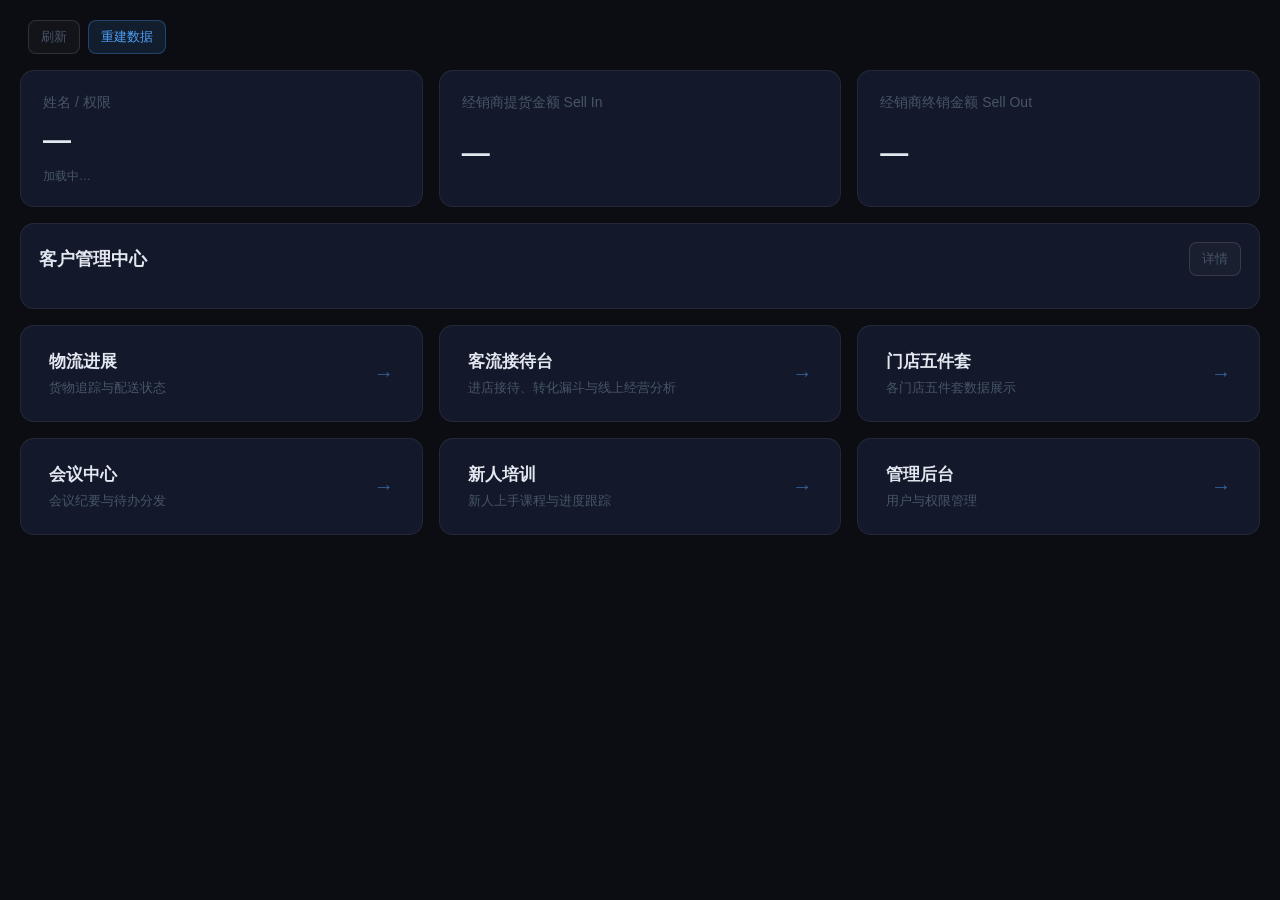
==== commit 0ca9ee34: "feat(pdca-workbench): dealer scoping, period linkage, activation data, module rename - sales 角色按 sal" ====
--- a/data_platform/data_role_pdca_mvp/modules/home_dashboard/index.html
+++ b/data_platform/data_role_pdca_mvp/modules/home_dashboard/index.html
@@ -67,12 +67,7 @@
   <div class="page">
     <div id="flashMsg" class="flash"></div>
     <div class="toolbar">
-      <div class="tabs" id="periodTabs">
-        <button type="button" class="tab active" data-period="day">日</button>
-        <button type="button" class="tab" data-period="week">周</button>
-        <button type="button" class="tab" data-period="month">月</button>
-        <button type="button" class="tab" data-period="quarter">季</button>
-      </div>
+      <!-- 日/周/月/季切换已统一由顶部共享导航栏（shared/shell.js）提供，这里不再重复一份 -->
       <div style="display:flex;align-items:center;gap:8px;flex-wrap:wrap">
         <span id="dataUpdateHint" style="font-size:12px;color:#9ca3af"></span>
         <button type="button" class="btn ghost" id="btnFetch" onclick="fetchRefresh()">刷新</button>
@@ -96,7 +91,7 @@
           <div class="metric-foot stat-foot" id="sellInFoot" style="font-size:11px;color:#475569"></div>
         </div>
       </div>
-      <div class="card stat metric-card metric-link sell-out-card" role="link" tabindex="0" title="打开客流分析台（海外客流与线上经营）" onclick="location.href=withDate('/walkin-cockpit/')" onkeydown="if(event.key==='Enter')location.href=withDate('/walkin-cockpit/')">
+      <div class="card stat metric-card metric-link sell-out-card" role="link" tabindex="0" title="打开客流接待台（海外客流与线上经营）" onclick="location.href=withDate('/walkin-cockpit/')" onkeydown="if(event.key==='Enter')location.href=withDate('/walkin-cockpit/')">
         <div class="metric-body stat-body">
           <div class="metric-label label">经销商终销金额 Sell Out</div>
           <div class="metric-value value" id="sellOutAmount"><span class="amount-num">—</span></div>
@@ -122,15 +117,36 @@
       </a>
       <a href="/walkin-cockpit/" class="card module-card">
         <div class="module-card-body">
-          <div class="module-card-title">客流 / 线上</div>
-          <div class="module-card-desc">海外客流与线上经营分析</div>
-        </div>
-        <span class="module-card-arrow">→</span>
-      </a>
-      <a href="/store-five-kit/" class="card module-card">
+          <div class="module-card-title">客流接待台</div>
+          <div class="module-card-desc">进店接待、转化漏斗与线上经营分析</div>
+        </div>
+        <span class="module-card-arrow">→</span>
+      </a>
+      <a href="/store-five-kit/" class="card module-card" id="cardStoreFiveKit">
         <div class="module-card-body">
           <div class="module-card-title">门店五件套</div>
           <div class="module-card-desc">各门店五件套数据展示</div>
+        </div>
+        <span class="module-card-arrow">→</span>
+      </a>
+      <a href="/meeting-center/" class="card module-card">
+        <div class="module-card-body">
+          <div class="module-card-title">会议中心</div>
+          <div class="module-card-desc">会议纪要与待办分发</div>
+        </div>
+        <span class="module-card-arrow">→</span>
+      </a>
+      <a href="/onboarding-center/" class="card module-card">
+        <div class="module-card-body">
+          <div class="module-card-title">新人培训</div>
+          <div class="module-card-desc">新人上手课程与进度跟踪</div>
+        </div>
+        <span class="module-card-arrow">→</span>
+      </a>
+      <a href="/admin-panel/" class="card module-card" id="cardAdminPanel">
+        <div class="module-card-body">
+          <div class="module-card-title">管理后台</div>
+          <div class="module-card-desc">用户与权限管理</div>
         </div>
         <span class="module-card-arrow">→</span>
       </a>
@@ -237,29 +253,23 @@
       }
     }
 
+    function renderSellCard(amountEl, footEl, wan, amountText, note) {
+      if (wan != null && wan !== '') {
+        amountEl.innerHTML = formatWanHtml(wan);
+      } else {
+        amountEl.innerHTML = '<span class="amount-num">' + escapeHtml(amountText || '¥ 0') + '</span>';
+      }
+      if (footEl) footEl.textContent = note || '';
+    }
+
     async function refreshDashboard() {
       const params = { managerId: 'default' };
+      let overview = null;
+
       await loadSection('overview', async function () {
-        const overview = await request(API.dashboard, params);
+        overview = await request(API.dashboard, params);
         managerName.innerHTML = '<span class="amount-num">' + escapeHtml(overview.managerName || '—') + '</span>';
         managerRole.textContent = overview.managerRole || '';
-        if (overview.sellInWan != null && overview.sellInWan !== '') {
-          sellInAmount.innerHTML = formatWanHtml(overview.sellInWan);
-        } else {
-          sellInAmount.innerHTML = '<span class="amount-num">' + escapeHtml(overview.sellInAmount || '¥ 0') + '</span>';
-        }
-        var sellInFootEl = document.getElementById('sellInFoot');
-        if (sellInFootEl) sellInFootEl.textContent = overview.sellInSub || '';
-        if (overview.sellOutWan != null && overview.sellOutWan !== '') {
-          sellOutAmount.innerHTML = formatWanHtml(overview.sellOutWan);
-        } else {
-          sellOutAmount.innerHTML = '<span class="amount-num">' + escapeHtml(overview.sellOutAmount || '¥ 0') + '</span>';
-        }
-        var sellOutCard = document.querySelector('.sell-out-card');
-        if (sellOutCard) {
-          var sellOutFootEl = document.getElementById('sellOutFoot');
-          if (sellOutFootEl) sellOutFootEl.textContent = overview.sellOutSub || '';
-        }
         if (overview.dataUpdatedAt) {
           var hint = document.getElementById('dataUpdateHint');
           if (hint) {
@@ -270,6 +280,35 @@
           }
         }
       });
+
+      // Sell In / Sell Out：分别按当前 period（日/周/月/季）向 Odoo 实时取数，
+      // 不能复用 overview 里的字段（那部分对 period 不敏感，会一直显示月度累计）。
+      await loadSection('sellIn', async function () {
+        try {
+          const sellIn = await request(API.sellIn, params);
+          renderSellCard(sellInAmount, document.getElementById('sellInFoot'), sellIn.wan,
+            sellIn.amount != null ? ('¥ ' + Math.round(sellIn.amount).toLocaleString()) : null, sellIn.note);
+        } catch (err) {
+          if (overview) {
+            renderSellCard(sellInAmount, document.getElementById('sellInFoot'), overview.sellInWan, overview.sellInAmount, overview.sellInSub);
+          }
+          throw err;
+        }
+      });
+
+      await loadSection('sellOut', async function () {
+        try {
+          const sellOut = await request(API.sellOut, params);
+          renderSellCard(sellOutAmount, document.getElementById('sellOutFoot'), sellOut.wan,
+            sellOut.amount != null ? ('¥ ' + Math.round(sellOut.amount).toLocaleString()) : null, sellOut.note);
+        } catch (err) {
+          if (overview) {
+            renderSellCard(sellOutAmount, document.getElementById('sellOutFoot'), overview.sellOutWan, overview.sellOutAmount, overview.sellOutSub);
+          }
+          throw err;
+        }
+      });
+
       await loadSection('customers', async function () {
         renderCustomers(await request(API.customerCenter, params));
       });
@@ -294,22 +333,29 @@
       }).join('');
     }
 
-    document.querySelectorAll('.tab').forEach(function (btn) {
-      if (btn.dataset.period === currentPeriod) {
-        document.querySelectorAll('.tab').forEach(function (b) { b.classList.remove('active'); });
-        btn.classList.add('active');
-      }
-      btn.addEventListener('click', function () {
-        document.querySelectorAll('.tab').forEach(function (b) { b.classList.remove('active'); });
-        btn.classList.add('active');
-        currentPeriod = btn.dataset.period;
-        if (typeof sessionStorage !== 'undefined') sessionStorage.setItem('pdca_period', currentPeriod);
-        refreshDashboard();
-      });
-    });
+
+    async function applyRoleVisibility() {
+      try {
+        const res = await fetch('/api/auth/me', { credentials: 'include' });
+        if (!res.ok) return;
+        const me = await res.json();
+        var hideIfViewer = ['cardStoreFiveKit'];
+        if (me.role === 'viewer') {
+          hideIfViewer.forEach(function (id) {
+            var el = document.getElementById(id);
+            if (el) el.style.display = 'none';
+          });
+        }
+        if (me.role !== 'admin') {
+          var admin = document.getElementById('cardAdminPanel');
+          if (admin) admin.style.display = 'none';
+        }
+      } catch (_) {}
+    }
 
     showFlash();
     refreshDashboard();
+    applyRoleVisibility();
   </script>
 </body>
 </html>
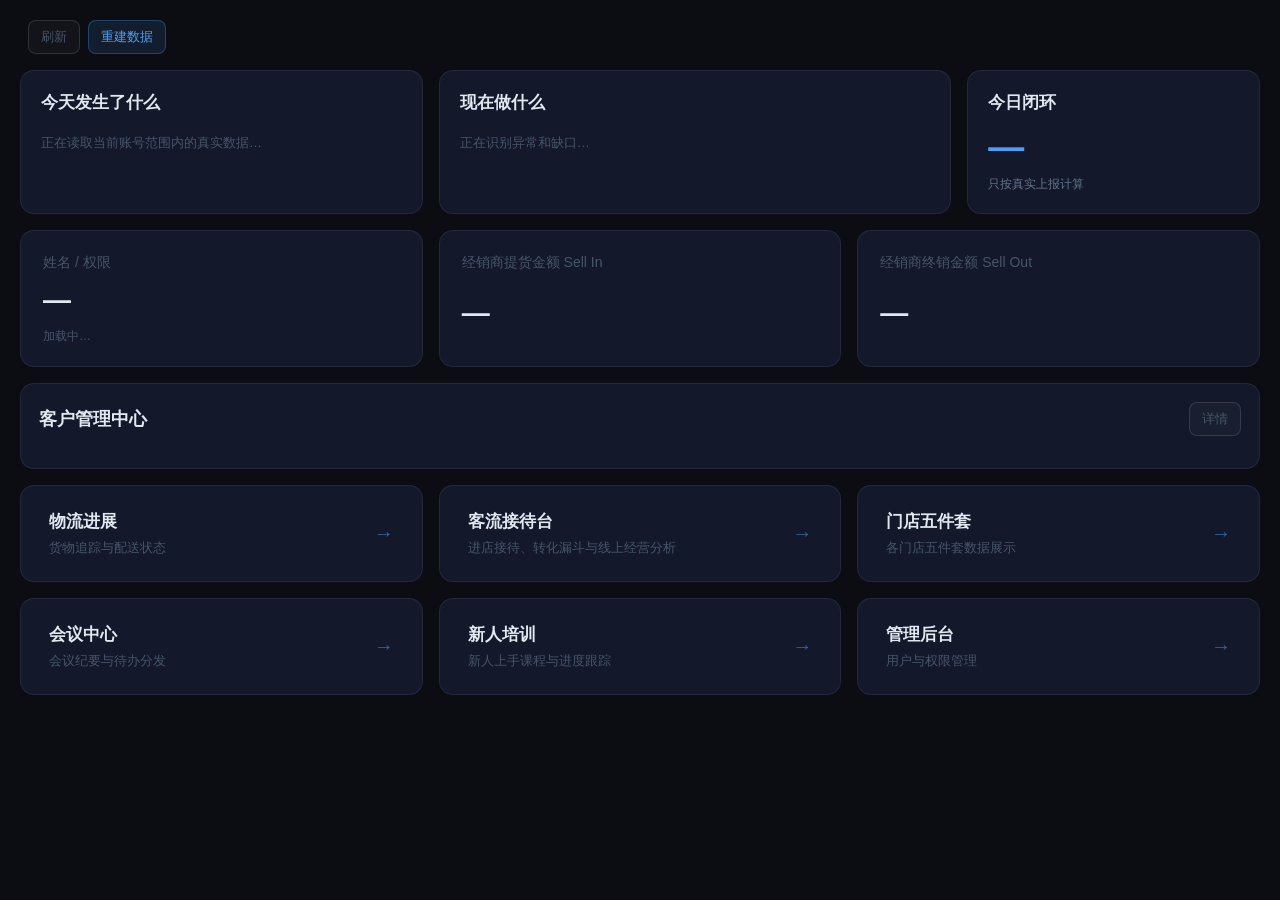
==== commit b264e1f8: "Enforce scoped access and truthful workbench flows" ====
--- a/data_platform/data_role_pdca_mvp/modules/home_dashboard/index.html
+++ b/data_platform/data_role_pdca_mvp/modules/home_dashboard/index.html
@@ -45,6 +45,13 @@
     .progress{margin-top:8px;height:6px;background:rgba(255,255,255,.06);border-radius:999px;overflow:hidden;width:100%}
     .progress span{display:block;height:100%;background:#4e9ef5;border-radius:999px}
     .empty-hint{color:#475569;font-size:13px;padding:8px 0}
+    .today-grid{display:grid;grid-template-columns:1.1fr 1.4fr .8fr;gap:16px;margin-bottom:16px}
+    .today-panel{padding:20px}.today-title{font-size:17px;font-weight:800;margin-bottom:12px}
+    .truth-row,.action-row{padding:10px 0;border-top:1px solid rgba(255,255,255,.06)}
+    .truth-row:first-child,.action-row:first-child{border-top:0}.truth-name{color:#94a3b8;font-size:13px}.truth-value{float:right;font-weight:800}
+    .truth-source{display:block;color:#475569;font-size:11px;margin-top:4px}.state-missing{color:#f59e0b}
+    .action-row{display:block;color:#e2e8f0;text-decoration:none}.action-row strong{display:block;font-size:14px}.action-row span{color:#64748b;font-size:12px}
+    .closure-value{font-size:36px;font-weight:900;color:#4e9ef5}.closure-note{font-size:12px;color:#64748b;margin-top:8px}
     #dataUpdateHint{font-size:12px;color:#475569}
     /* 模块入口卡片 */
     .module-cards{display:grid;grid-template-columns:repeat(3,1fr);gap:16px;margin-bottom:16px}
@@ -58,7 +65,7 @@
     .module-card-desc{font-size:13px;color:#475569}
     .module-card-arrow{font-size:20px;color:#4e9ef5;opacity:.55;flex-shrink:0;margin-left:12px}
     @media(max-width:1000px){
-      .top-stats,.module-cards{grid-template-columns:1fr}
+      .top-stats,.module-cards,.today-grid{grid-template-columns:1fr}
       .customer-grid{grid-template-columns:repeat(2,1fr)}
     }
   </style>
@@ -76,6 +83,22 @@
       </div>
     </div>
 
+    <div class="today-grid">
+      <section class="card today-panel">
+        <div class="today-title">今天发生了什么</div>
+        <div id="todayFacts"><div class="empty-hint">正在读取当前账号范围内的真实数据…</div></div>
+      </section>
+      <section class="card today-panel">
+        <div class="today-title">现在做什么</div>
+        <div id="todayActions"><div class="empty-hint">正在识别异常和缺口…</div></div>
+      </section>
+      <section class="card today-panel">
+        <div class="today-title">今日闭环</div>
+        <div class="closure-value" id="closureValue">—</div>
+        <div class="closure-note" id="closureNote">只按真实上报计算</div>
+      </section>
+    </div>
+
     <div class="top-stats">
       <div class="card stat metric-card">
         <div class="metric-body stat-body">
@@ -159,6 +182,7 @@
       sellIn: '/api/dashboard/sell-in',
       sellOut: '/api/dashboard/sell-out',
       customerCenter: '/api/customer-center/summary',
+      today: '/api/workbench/today',
     };
 
     const _qs0 = new URLSearchParams(location.search);
@@ -257,7 +281,7 @@
       if (wan != null && wan !== '') {
         amountEl.innerHTML = formatWanHtml(wan);
       } else {
-        amountEl.innerHTML = '<span class="amount-num">' + escapeHtml(amountText || '¥ 0') + '</span>';
+        amountEl.innerHTML = '<span class="amount-num">' + escapeHtml(amountText || '—') + '</span>';
       }
       if (footEl) footEl.textContent = note || '';
     }
@@ -265,6 +289,10 @@
     async function refreshDashboard() {
       const params = { managerId: 'default' };
       let overview = null;
+
+      await loadSection('today', async function () {
+        renderToday(await request(API.today, {}));
+      });
 
       await loadSection('overview', async function () {
         overview = await request(API.dashboard, params);
@@ -314,19 +342,39 @@
       });
     }
 
+    function renderToday(data) {
+      const labels = {walkin_visits:'今日进店',walkin_reported:'已上报门店',walkin_missing:'未上报门店',logistics_attention:'物流异常/待核查'};
+      const keys = ['walkin_visits','walkin_reported','walkin_missing','logistics_attention'];
+      todayFacts.innerHTML = keys.map(function (key) {
+        const fact = (data.facts||{})[key] || {};
+        const missing = fact.state !== 'available';
+        return '<div class="truth-row"><span class="truth-name">'+escapeHtml(labels[key])+'</span>'+
+          '<span class="truth-value '+(missing?'state-missing':'')+'">'+escapeHtml(missing?'未同步':String(fact.value))+'</span>'+
+          '<span class="truth-source">来源：'+escapeHtml(fact.source||'未知')+(fact.message?' · '+escapeHtml(fact.message):'')+'</span></div>';
+      }).join('');
+      todayActions.innerHTML = (data.actions||[]).map(function (item) {
+        const tag = item.href ? 'a' : 'div';
+        return '<'+tag+' class="action-row"'+(item.href?' href="'+escapeHtml(item.href)+'"':'')+'><strong>'+escapeHtml(item.title)+'</strong><span>'+escapeHtml(item.message)+'</span></'+tag+'>';
+      }).join('') || '<div class="empty-hint">暂无可识别行动</div>';
+      const closure = data.closure||{};
+      closureValue.textContent = closure.expected ? (closure.reported+'/'+closure.expected) : '—';
+      closureNote.textContent = closure.expected ? (closure.complete?'今日门店上报已闭环':'仍有 '+(closure.expected-closure.reported)+' 家待上报') : '账号未绑定可见门店';
+    }
+
     function renderCustomers(data) {
       if (!data || !data.length) {
         customerCenter.innerHTML = '<div class="empty-hint">暂无客户分层数据</div>';
         return;
       }
       customerCenter.innerHTML = data.map(function (item) {
-        const width = item.target > 0 ? Math.min(item.touched / item.target * 100, 100) : 0;
+        const touchedKnown = item.touched != null;
+        const width = touchedKnown && item.target > 0 ? Math.min(item.touched / item.target * 100, 100) : 0;
         return (
           '<div class="card metric-card metric-link" onclick="location.href=\'/customer-mgmt\'">' +
           '<div class="metric-body">' +
           '<div class="metric-label">' + escapeHtml(item.level) + ' 类客户</div>' +
           '<div class="metric-value"><span class="amount-num">' + item.total + '<span class="amount-unit">家</span></span></div>' +
-          '<div class="metric-foot">触达 ' + item.touched + '/' + item.target + '</div>' +
+          '<div class="metric-foot">触达 ' + (touchedKnown?item.touched:'未同步') + '/' + item.target + '</div>' +
           '<div class="progress"><span style="width:' + width + '%"></span></div>' +
           '</div></div>'
         );
